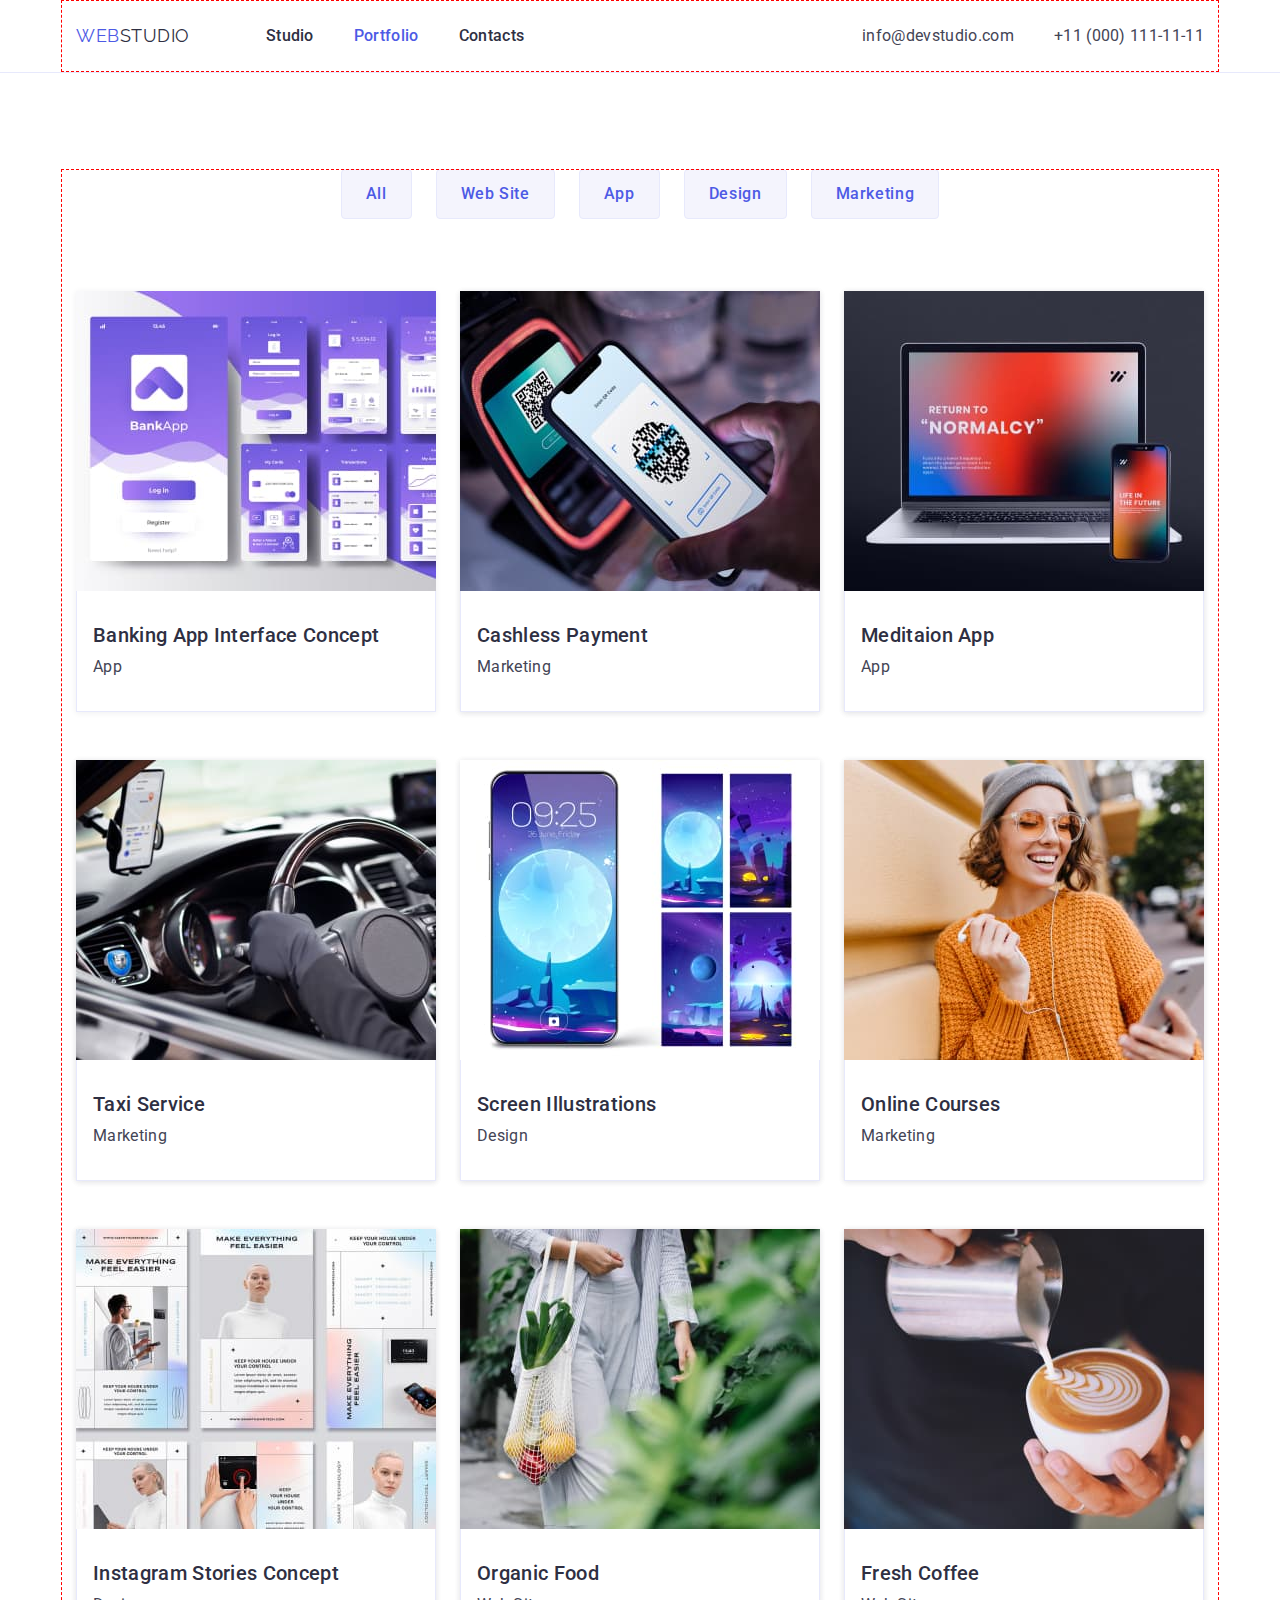
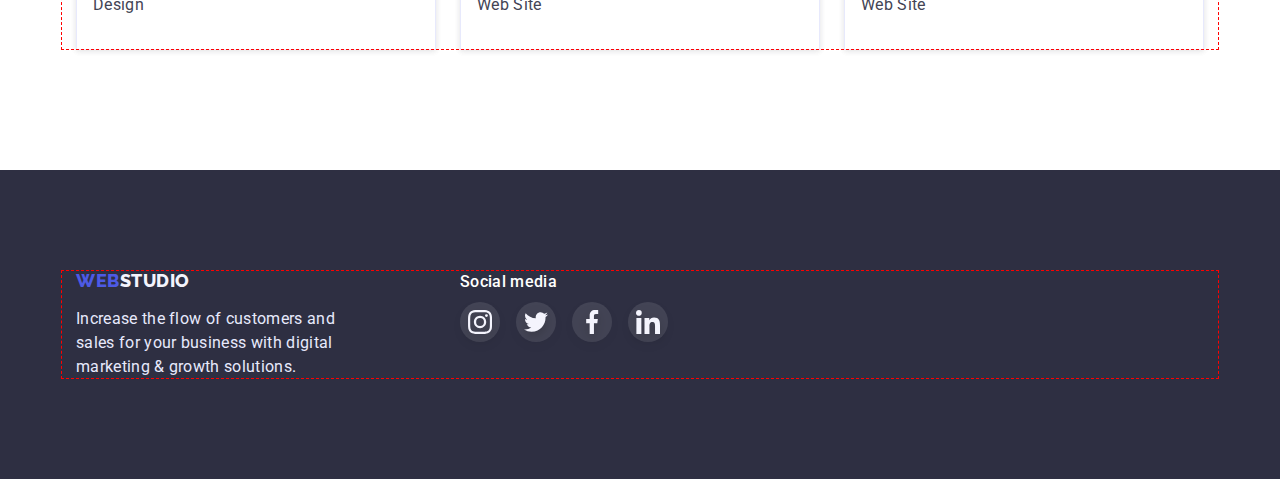
==== portfolio.html @ 8fb7769a "Initial commit" ====
<!DOCTYPE html>
<html lang="en">
  <head>
    <meta charset="UTF-8" />
    <meta http-equiv="X-UA-Compatible" content="IE=edge" />
    <meta name="viewport" content="width=device-width, initial-scale=1.0" />
    <title>Portfolio</title>
    <link href="https://fonts.googleapis.com" rel="preconnect" />
    <link href="https://fonts.gstatic.com" rel="preconnect" crossorigin />
    <link
      href="https://fonts.googleapis.com/css2?family=Raleway:wght@800&family=Roboto:wght@400;500;700;900&display=swap"
      rel="stylesheet"
    />
    <link
      href="https://cdn.jsdelivr.net/npm/modern-normalize@1.1.0/modern-normalize.css"
      rel="stylesheet"
    />
    <link href="./css/styles.css" rel="stylesheet" />
  </head>
  <body>
    <!---------------- header-------------------->
    <header class="page-header">
      <div class="container page-header-container">
        <a class="link logo" href="./index.html"
          ><span class="logo-item">web</span><span class="logo-syllable">studio</span></a
        >
        <nav class="nav">
          <ul class="nav-list nav-container list">
            <li class="nav-list-item">
              <a class="nav-list-link link" href="./index.html">Studio</a>
            </li>
            <li class="nav-list-item">
              <a class="nav-list-link link current" href="./portfolio.html">Portfolio</a>
            </li>
            <li class="nav-list-item">
              <a class="nav-list-link link" href>Contacts</a>
            </li>
          </ul>
        </nav>

        <ul class="contact-list contact-list-container list">
          <li class="contact-list-item">
            <a class="contact-list-link link" href="mailto:info@devstudio.com"
              >info@devstudio.com</a
            >
          </li>
          <li class="contact-list-item">
            <a class="contact-list-link link" href="tel:+110001111111">+11 (000) 111-11-11</a>
          </li>
        </ul>
      </div>
    </header>

    <main>
      <section class="filter-section">
        <!------------------- filter --------------------->
        <div class="filter-container container">
          <h1 class="visually-hidden">Our services</h1>
          <ul class="filter-list list">
            <li><button class="filter-btn pointer" type="button">All</button></li>
            <li><button class="filter-btn pointer" type="button">Web Site</button></li>
            <li><button class="filter-btn pointer" type="button">App</button></li>
            <li><button class="filter-btn pointer" type="button">Design</button></li>
            <li><button class="filter-btn pointer" type="button">Marketing</button></li>
          </ul>

          <!------------------- examples ------------------>
          <ul class="examples-list card-set list">
            <li class="card-set-item">
              <a class="examples-item link" href="">
                <img
                  src="./images/gallery/example-1.jpg"
                  alt="Banking App Interface Concept"
                  width="360"
                  height="300"
                />
                <div class="examples-wrapper">
                  <h3 class="examples-title">Banking App Interface Concept</h3>
                  <p class="examples-text">App</p>
                </div></a
              >
            </li>
            <li class="examples-item card-set-item">
              <a class="examples-item link" href="">
                <img
                  src="./images/gallery/example-2.jpg"
                  alt="Cashless Payment"
                  width="360"
                  height="300"
                />
                <div class="examples-wrapper">
                  <h3 class="examples-title">Cashless Payment</h3>
                  <p class="examples-text">Marketing</p>
                </div>
              </a>
            </li>
            <li class="examples-item card-set-item">
              <a class="examples-item link" href="">
                <img
                  src="./images/gallery/example-3.jpg"
                  alt="Meditaion App"
                  width="360"
                  height="300"
                />
                <div class="examples-wrapper">
                  <h3 class="examples-title">Meditaion App</h3>
                  <p class="examples-text">App</p>
                </div>
              </a>
            </li>
            <li class="examples-item card-set-item">
              <a class="examples-item link" href="">
                <img
                  src="./images/gallery/example-4.jpg"
                  alt="Taxi Service"
                  width="360"
                  height="300"
                />
                <div class="examples-wrapper">
                  <h3 class="examples-title">Taxi Service</h3>
                  <p class="examples-text">Marketing</p>
                </div>
              </a>
            </li>
            <li class="examples-item card-set-item">
              <a class="examples-item link" href="">
                <img
                  src="./images/gallery/example-5.jpg"
                  alt="Screen Illustrations"
                  width="360"
                  height="300"
                />
                <div class="examples-wrapper">
                  <h3 class="examples-title">Screen Illustrations</h3>
                  <p class="examples-text">Design</p>
                </div>
              </a>
            </li>
            <li class="examples-item card-set-item"
              ><a class="examples-item link" href="">
                <img
                  src="./images/gallery/example-6.jpg"
                  alt="Online Courses"
                  width="360"
                  height="300"
                />
                <div class="examples-wrapper">
                  <h3 class="examples-title">Online Courses</h3>
                  <p class="examples-text">Marketing</p>
                </div>
              </a>
            </li>
            <li class="examples-item card-set-item"
              ><a class="examples-item link" href="">
                <img
                  src="./images/gallery/example-7.jpg"
                  alt="Instagram Stories Concept"
                  width="360"
                  height="300"
                />
                <div class="examples-wrapper">
                  <h3 class="examples-title">Instagram Stories Concept</h3>
                  <p class="examples-text">Design</p>
                </div>
              </a>
            </li>
            <li class="examples-item card-set-item"
              ><a class="examples-item link" href="">
                <img
                  src="./images/gallery/example-8.jpg"
                  alt="Organic Food"
                  width="360"
                  height="300"
                />
                <div class="examples-wrapper">
                  <h3 class="examples-title">Organic Food</h3>
                  <p class="examples-text">Web Site</p>
                </div>
              </a>
            </li>
            <li class="examples-item card-set-item"
              ><a class="examples-item link" href="">
                <img
                  src="./images/gallery/example-9.jpg"
                  alt="Fresh Coffee"
                  width="360"
                  height="300"
                />
                <div class="examples-wrapper">
                  <h3 class="examples-title">Fresh Coffee</h3>
                  <p class="examples-text">Web Site</p>
                </div>
              </a>
            </li>
          </ul>
        </div>
      </section>
    </main>
    <!-- ---------------- footer -------------------->
    <footer class="footer-section">
      <div class="footer-container container">
        <div class="footer-holder">
          <h2 class="visually-hidden">Call to action</h2>
          <a class="link footer-logo" href="./index.html"
            ><span class="logo-item">web</span
            ><span class="footer-logo-syllable-secondary">studio</span></a
          >
          <p class="footer-text">
            Increase the flow of customers and sales for your business with digital marketing &
            growth solutions.
          </p>
        </div>
        <div class="media-footer">
          <p class="media-title">Social media</p>
          <ul class="media-list list">
            <li class="card-set-item"
              ><a
                class="footer-soc-link"
                href="https://www.instagram.com"
                aria-label="Instagram"
                target="_blank"
                rel="noopener noreferrer"
              >
                <svg class="footer-soc-icon" width="24" height="24">
                  <use href="./images/icons.svg#icon-instagram"></use>
                </svg> </a
            ></li>
            <li class="card-set-item"
              ><a
                class="footer-soc-link"
                href="https://twitter.com"
                aria-label="Twitter"
                target="_blank"
                rel="noopener noreferrer"
              >
                <svg class="soc-icon" width="24" height="24">
                  <use href="./images/icons.svg#icon-twitter"></use>
                </svg> </a
            ></li>
            <li class="card-set-item"
              ><a
                class="footer-soc-link"
                href="https://www.facebook.com"
                aria-label="Facebook"
                target="_blank"
                rel="noopener noreferrer"
              >
                <svg class="soc-icon" width="24" height="24">
                  <use href="./images/icons.svg#icon-facebook"></use>
                </svg> </a
            ></li>
            <li class="card-set-item">
              <a
                class="footer-soc-link"
                href="https://www.linkedin.com"
                aria-label="Linkedin"
                target="_blank"
                rel="noopener noreferrer"
              >
                <svg class="soc-icon" width="24" height="24">
                  <use href="./images/icons.svg#icon-linkedin"></use>
                </svg> </a
            ></li>
          </ul>
        </div>
      </div>
    </footer>
  </body>
</html>
---- css/styles.css ----
:root {
  /* Fonts */
  --main-font: 'Roboto', sans-serif;
  --secondary-font: 'Raleway', sans-serif;

  /* Text colors */

  --primary-brand: #4d5ae5;
  --pressed-state: #404bbf;
  --dark: #2e2f42;
  --success: #31d0aa;
  --text: #434455;
  --subtitle-text: #8e8f99;
  --accent: #e7e9fc;
  --light: #f4f4fd;
  --modal-overlay: #2e2f42;
  --hero-background: #2e2f42;

  /* Background colors */
  --primary-background: #ffffff;

  /* others */
  --indent: 24px;
  --items: 3;
}

body {
  background-color: var(--primary-background);
  color: var(--dark);
  font-size: 16px;
  font-family: var(--main-font);
  letter-spacing: 0.02em;
}

/* -------------------reset--------------- */

h1,
h2,
h3,
h4,
p {
  margin: 0;
}

ul,
ol {
  margin: 0;
  padding: 0;
}

img {
  display: block;
  max-width: 100%;
  height: auto;
}
button {
  display: block;
  border: none;
  border-radius: 4px;
  cursor: pointer;
}
/* ---------------------reset end------------------ */

.section {
  padding: 120px 0;
}

.container {
  width: 1158px;
  margin: 0 auto;
  padding: 0 15px;
  outline: 1px dashed red;
  outline-offset: -1px;
}

.list {
  list-style: none;
}
.link {
  text-decoration: none;
}

.visually-hidden {
  position: absolute;
  overflow: hidden;
  clip: rect(0 0 0 0);
  width: 1px;
  height: 1px;
  margin: -1px;
  padding: 0;
  border: 0;
  white-space: nowrap;
  clip-path: inset(100%);
}

/* card set */

.card-set {
  display: flex;
  flex-wrap: wrap;
  gap: 48px var(--indent);
}

.card-set-item {
  flex-basis: calc((100% - (var(--indent) * (var(--items) - 1))) / var(--items));
}

/* ------------------header sectoin---------------*/

.logo {
  margin-right: 76px;
  font-size: 18px;
  font-family: var(--secondary-font);
  line-height: 1.33;
  letter-spacing: 0.03em;
  text-transform: uppercase;
}

.logo-item {
  color: var(--primary-brand);
}
.logo-syllable {
  color: var(--dark);
}

.nav-list {
  line-height: 1.5;
}

.nav-list-link {
  display: block;
  padding-top: 24px;
  padding-bottom: 24px;
  color: var(--dark);
  font-weight: 500;
}

.current {
  color: var(--primary-brand);
}

.contact-list-link {
  display: block;
  padding-top: 24px;
  padding-bottom: 24px;
  color: var(--text);
}

.nav-list-link:hover,
.nav-list-link:focus,
.contact-list-link:hover,
.contact-list-link:focus {
  color: var(--primary-brand);
}

.page-header-container {
  display: flex;
  align-items: center;
}

.page-header {
  margin: 0 auto;
  border-bottom: 1px solid var(--accent);
}
.nav-container {
  display: flex;
  gap: 40px;
  align-items: center;
}

.contact-list-container {
  display: flex;
  gap: 40px;
  align-items: center;
  margin-left: auto;
}

/* -----------------------hero----------------------- */

.hero {
  max-width: 1440px;
  height: 600px;
  margin: 0 auto;
  padding: 188px 0;
  background-color: var(--dark);
  background-image: linear-gradient(rgba(46, 47, 66, 0.7), rgba(46, 47, 66, 0.7)),
    url(../images/people-office-1.jpg);
  background-position: center;
  background-repeat: no-repeat;
  text-align: center;
}

.main-title {
  width: 496px;
  margin: 0 auto 48px;
  color: var(--primary-background);
  font-weight: 700;
  font-size: 56px;
  line-height: 1.07;
  letter-spacing: 0.02em;
  text-align: center;
}

.hero-btn {
  display: block;
  margin-right: auto;
  margin-left: auto;
  padding: 16px 32px;
  background-color: var(--primary-brand);
  color: var(--primary-background);
  font-weight: 500;
  font-size: 16px;
  font-family: inherit;
  line-height: 1.5;
  letter-spacing: 0.04em;
}

.pointer {
  cursor: pointer;
}

.hero-btn:hover,
.hero-btn:focus {
  background-color: var(--pressed-state);
  color: var(--primary-background);
}

/* ------------------advantages------------------------ */

.advantages-list {
  display: flex;
  gap: var(--indent);
}

.advantages-item {
  width: 264px;
}

.advantages-inner {
  margin-bottom: 8px;
  padding: 24px 100px;
  border-radius: 4px;
  background-color: var(--light);
}

.advantages-slogan {
  margin-bottom: 8px;
  font-weight: 500;
  font-size: 20px;
  line-height: 1.2;
  letter-spacing: 0.02em;
}

.advantages-text {
  color: var(--text);
  line-height: 1.5;
}

/* ----------------features---------------------- */
.works {
  padding-top: 0;
}

.title {
  margin-bottom: 72px;
  font-weight: 700;
  font-size: 36px;
  line-height: 1.11;
  letter-spacing: 0.02em;
  text-align: center;
  text-transform: capitalize;
}

/* ------------------------team----------------------*/
.team-section {
  background-color: var(--light);
}

.team-list {
  display: flex;
  gap: var(--indent);
  --items: 4;
}

.team-list-item {
  box-shadow: 0px 1px 6px rgba(46, 47, 66, 0.08), 0px 1px 1px rgba(46, 47, 66, 0.16),
    0px 2px 1px rgba(46, 47, 66, 0.08);
}

.team-wrapper {
  padding: 32px 16px;
  border-radius: 0px 0px 4px 4px;
  background-color: var(--primary-background);
}
.team-list-name {
  margin-bottom: 8px;
  font-weight: 500;
  font-size: 20px;
  line-height: 1.2;
  letter-spacing: 0.02em;
  text-align: center;
}

.team-list-profession {
  margin-bottom: 8px;
  color: var(--text);
  line-height: 1.5;
  text-align: center;
}

.soc-link {
  display: flex;
  justify-content: center;
  align-items: center;
  width: 40px;
  height: 40px;
  border-radius: 50%;
  background-color: var(--primary-brand);
}

.soc-link:hover,
.soc-link:focus {
  background-color: var(--pressed-state);
}

.soc-icon {
  fill: var(--light);
}

/*-------------------- customers--------------------- */
.customers-section {
  padding-top: 130px;
  padding-bottom: 120px;
}

.customers-list {
  display: flex;
  gap: var(--indent);
  justify-content: center;
  align-items: center;
}

.customers-link {
  display: flex;
  justify-content: center;
  align-items: center;
  width: 168px;
  height: 88px;
  border: 1px solid currentColor;
  border-radius: 4px;
  color: var(--subtitle-text);
}

.customers-icon {
  fill: currentColor;
}

.customers-link:hover,
.customers-link:focus {
  color: var(--pressed-state);
}

/*----------------------PORTFOLIO------------------ */

/*---------------------- filter --------------------*/

.filter-list {
  display: flex;
  gap: var(--indent);
  justify-content: center;
  margin-bottom: 72px;
}
.filter-btn {
  padding: 12px 24px;
  border: 1px solid var(--accent);
  background-color: var(--light);
  color: var(--primary-brand);
  font-weight: 500;
  font-size: 16px;
  font-family: inherit;
  line-height: 1.5;
  letter-spacing: 0.04em;
}

.filter-btn:hover,
.filter-btn:focus {
  background-color: var(--pressed-state);
  color: var(--primary-background);
  box-shadow: 0px 3px 1px rgba(0, 0, 0, 0.1), 0px 2px 1px rgba(0, 0, 0, 0.08),
    0px 2px 2px rgba(0, 0, 0, 0.12);
}

/* ---------------------examples------------------- */

.filter-section {
  margin-top: 96px;
  margin-bottom: 120px;
}

.examples-title {
  margin-bottom: 8px;
  font-weight: 500;
  font-size: 20px;
  line-height: 1.2;
}

.examples-item {
  display: block;
  box-shadow: 0px 1px 6px rgba(46, 47, 66, 0.08);
  color: inherit;
}

.examples-item:hover,
.examples-item:focus {
  box-shadow: 0px 1px 6px rgba(46, 47, 66, 0.08), 0px 1px 1px rgba(46, 47, 66, 0.16),
    0px 2px 1px rgba(46, 47, 66, 0.08);
}

.examples-text {
  color: var(--text);
  line-height: 1.5;
}

.examples-wrapper {
  padding: 32px 0 32px 16px;
  border: 1px solid var(--accent);
  border-top: none;
}

/* -----------------------------footer------------------------------- */
.footer-section {
  padding: 100px 0;
  background-color: var(--dark);
}

.footer-container {
  display: flex;
  /* gap: 120px; */
}

.footer-holder {
  margin-right: 120px;
}

.media-footer {
  margin-right: auto;
}

.footer-logo {
  display: block;
  margin-bottom: 16px;
  font-weight: 800;
  font-size: 18px;
  font-family: var(--secondary-font);
  line-height: 1.17;
  letter-spacing: 0.03em;
  text-transform: uppercase;
}

.footer-logo-syllable-secondary {
  color: var(--light);
}

.footer-text {
  width: 264px;
  color: var(--accent);
  line-height: 1.5;
}

.media-title {
  margin-bottom: 8px;
  color: var(--primary-background);
  font-weight: 500;
  font-size: 16px;
  line-height: 1.5;
  letter-spacing: 0.02em;
  text-align: left;
}
.media-list {
  display: flex;
  gap: 16px;
}

.footer-soc-link {
  display: flex;
  justify-content: center;
  align-items: center;
  width: 40px;
  height: 40px;
  border-radius: 50%;
  background-color: rgba(255, 255, 255, 0.1);
  filter: drop-shadow(0px 4px 4px rgba(0, 0, 0, 0.25));
}

.footer-soc-link:hover,
.footer-soc-link:focus {
  background-color: var(--success);
}

.footer-soc-icon {
  fill: var(--light);
}
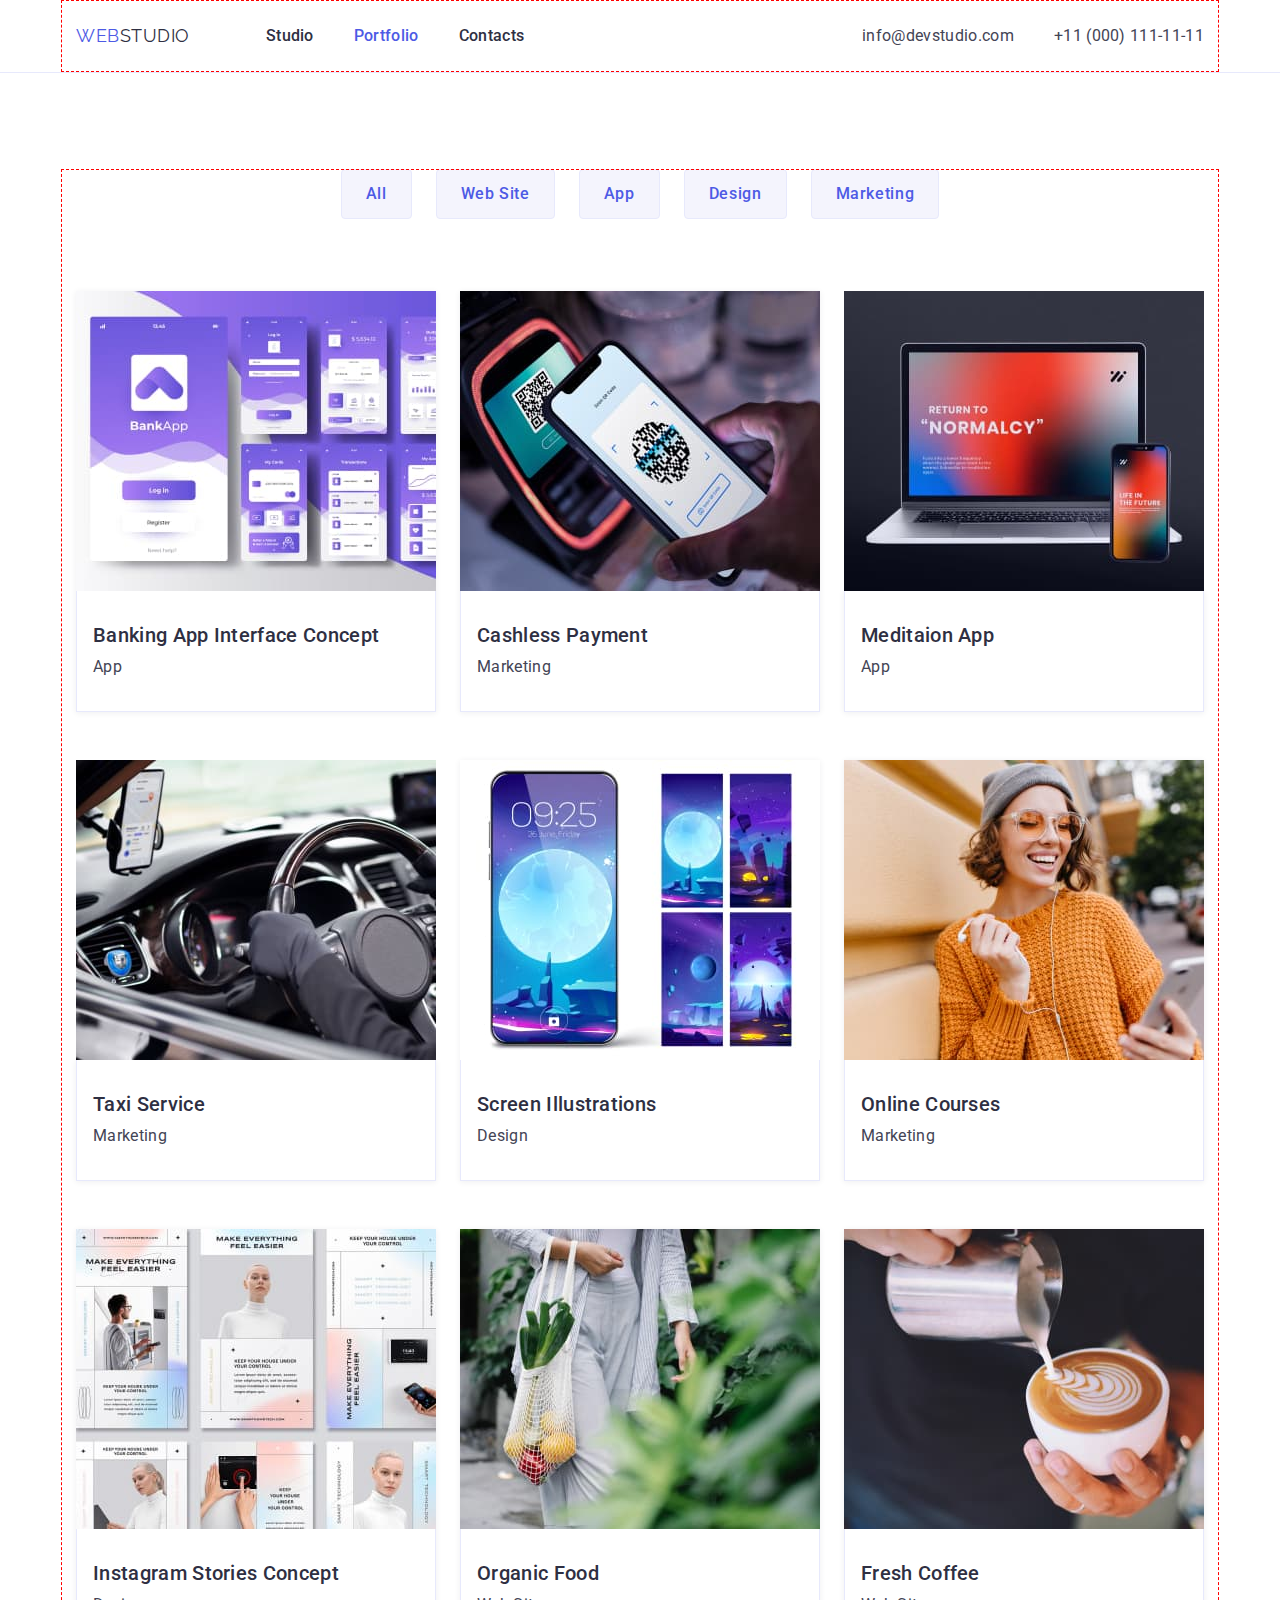
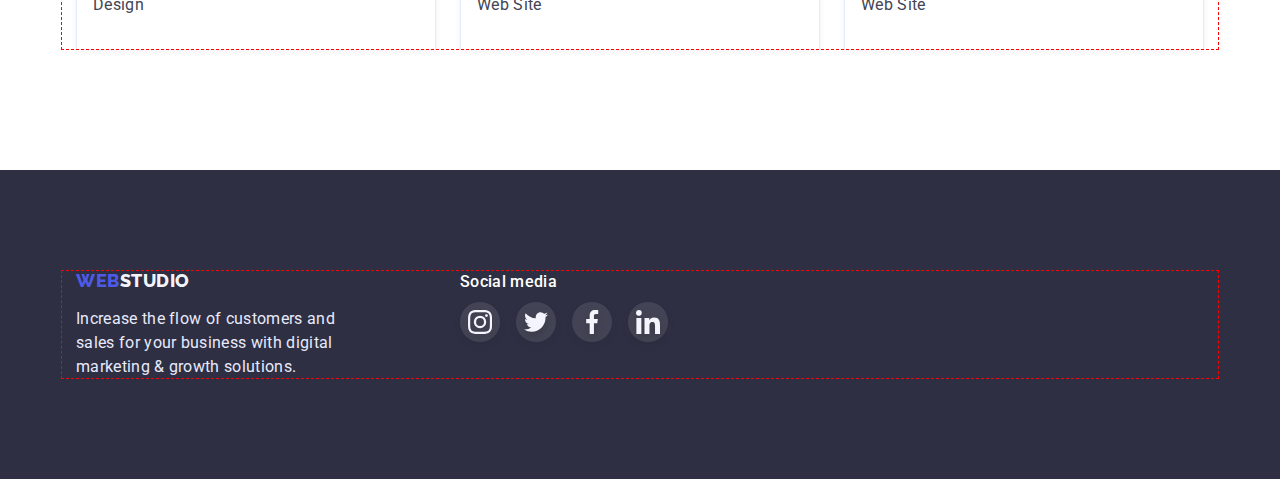
==== commit c566164e: "overlay" ====
--- a/portfolio.html
+++ b/portfolio.html
@@ -68,124 +68,178 @@
           <ul class="examples-list card-set list">
             <li class="card-set-item">
               <a class="examples-item link" href="">
-                <img
-                  src="./images/gallery/example-1.jpg"
-                  alt="Banking App Interface Concept"
-                  width="360"
-                  height="300"
-                />
+                <div class="examples-item-wrapper">
+                  <img
+                    src="./images/gallery/example-1.jpg"
+                    alt="Banking App Interface Concept"
+                    width="360"
+                    height="300"
+                  />
+                  <p class="overlay"
+                    >14 Stylish and User-Friendly App Design Concepts · Task Manager App · Calorie
+                    Tracker App · Exotic Fruit Ecommerce App · Cloud Storage App</p
+                  >
+                </div>
                 <div class="examples-wrapper">
                   <h3 class="examples-title">Banking App Interface Concept</h3>
                   <p class="examples-text">App</p>
                 </div></a
               >
             </li>
-            <li class="examples-item card-set-item">
+            <li class="card-set-item">
               <a class="examples-item link" href="">
-                <img
-                  src="./images/gallery/example-2.jpg"
-                  alt="Cashless Payment"
-                  width="360"
-                  height="300"
-                />
+                <div class="examples-item-wrapper">
+                  <img
+                    src="./images/gallery/example-2.jpg"
+                    alt="Cashless Payment"
+                    width="360"
+                    height="300"
+                  />
+                  <p class="overlay"
+                    >14 Stylish and User-Friendly App Design Concepts · Task Manager App · Calorie
+                    Tracker App · Exotic Fruit Ecommerce App · Cloud Storage App</p
+                  >
+                </div>
                 <div class="examples-wrapper">
                   <h3 class="examples-title">Cashless Payment</h3>
                   <p class="examples-text">Marketing</p>
                 </div>
               </a>
             </li>
-            <li class="examples-item card-set-item">
-              <a class="examples-item link" href="">
-                <img
-                  src="./images/gallery/example-3.jpg"
-                  alt="Meditaion App"
-                  width="360"
-                  height="300"
-                />
+            <li class="card-set-item">
+              <div class="examples-item-wrapper">
+                <a class="examples-item link" href="">
+                  <img
+                    src="./images/gallery/example-3.jpg"
+                    alt="Meditaion App"
+                    width="360"
+                    height="300"
+                  />
+                  <p class="overlay"
+                    >14 Stylish and User-Friendly App Design Concepts · Task Manager App · Calorie
+                    Tracker App · Exotic Fruit Ecommerce App · Cloud Storage App</p
+                  >
+              </div>
                 <div class="examples-wrapper">
                   <h3 class="examples-title">Meditaion App</h3>
                   <p class="examples-text">App</p>
                 </div>
               </a>
             </li>
-            <li class="examples-item card-set-item">
-              <a class="examples-item link" href="">
-                <img
-                  src="./images/gallery/example-4.jpg"
-                  alt="Taxi Service"
-                  width="360"
-                  height="300"
-                />
+            <li class="card-set-item">
+              <div class="examples-item-wrapper">
+                <a class="examples-item link" href="">
+                  <img
+                    src="./images/gallery/example-4.jpg"
+                    alt="Taxi Service"
+                    width="360"
+                    height="300"
+                  />
+                  <p class="overlay"
+                    >14 Stylish and User-Friendly App Design Concepts · Task Manager App · Calorie
+                    Tracker App · Exotic Fruit Ecommerce App · Cloud Storage App</p
+                  >
+              </div>
                 <div class="examples-wrapper">
                   <h3 class="examples-title">Taxi Service</h3>
                   <p class="examples-text">Marketing</p>
                 </div>
               </a>
             </li>
-            <li class="examples-item card-set-item">
+            <li class="card-set-item">
               <a class="examples-item link" href="">
-                <img
-                  src="./images/gallery/example-5.jpg"
-                  alt="Screen Illustrations"
-                  width="360"
-                  height="300"
-                />
+                <div class="examples-item-wrapper">
+                  <img
+                    src="./images/gallery/example-5.jpg"
+                    alt="Screen Illustrations"
+                    width="360"
+                    height="300"
+                  />
+                  <p class="overlay"
+                    >14 Stylish and User-Friendly App Design Concepts · Task Manager App · Calorie
+                    Tracker App · Exotic Fruit Ecommerce App · Cloud Storage App</p
+                  >
+                </div>
                 <div class="examples-wrapper">
                   <h3 class="examples-title">Screen Illustrations</h3>
                   <p class="examples-text">Design</p>
                 </div>
               </a>
             </li>
-            <li class="examples-item card-set-item"
+            <li class="card-set-item"
               ><a class="examples-item link" href="">
-                <img
-                  src="./images/gallery/example-6.jpg"
-                  alt="Online Courses"
-                  width="360"
-                  height="300"
-                />
+                <div class="examples-item-wrapper">
+                  <img
+                    src="./images/gallery/example-6.jpg"
+                    alt="Online Courses"
+                    width="360"
+                    height="300"
+                  />
+                  <p class="overlay"
+                    >14 Stylish and User-Friendly App Design Concepts · Task Manager App · Calorie
+                    Tracker App · Exotic Fruit Ecommerce App · Cloud Storage App</p
+                  >
+                </div>
                 <div class="examples-wrapper">
                   <h3 class="examples-title">Online Courses</h3>
                   <p class="examples-text">Marketing</p>
                 </div>
               </a>
             </li>
-            <li class="examples-item card-set-item"
+            <li class="card-set-item"
               ><a class="examples-item link" href="">
-                <img
-                  src="./images/gallery/example-7.jpg"
-                  alt="Instagram Stories Concept"
-                  width="360"
-                  height="300"
-                />
+                <div class="examples-item-wrapper">
+                  <img
+                    src="./images/gallery/example-7.jpg"
+                    alt="Instagram Stories Concept"
+                    width="360"
+                    height="300"
+                  />
+                  <p class="overlay"
+                    >14 Stylish and User-Friendly App Design Concepts · Task Manager App · Calorie
+                    Tracker App · Exotic Fruit Ecommerce App · Cloud Storage App</p
+                  >
+                </div>
                 <div class="examples-wrapper">
                   <h3 class="examples-title">Instagram Stories Concept</h3>
                   <p class="examples-text">Design</p>
                 </div>
               </a>
             </li>
-            <li class="examples-item card-set-item"
+            <li class="card-set-item"
               ><a class="examples-item link" href="">
-                <img
-                  src="./images/gallery/example-8.jpg"
-                  alt="Organic Food"
-                  width="360"
-                  height="300"
-                />
+                <div class="examples-item-wrapper">
+                  <img
+                    src="./images/gallery/example-8.jpg"
+                    alt="Organic Food"
+                    width="360"
+                    height="300"
+                  />
+                  <p class="overlay"
+                    >14 Stylish and User-Friendly App Design Concepts · Task Manager App · Calorie
+                    Tracker App · Exotic Fruit Ecommerce App · Cloud Storage App</p
+                  >
+                </div>
                 <div class="examples-wrapper">
                   <h3 class="examples-title">Organic Food</h3>
                   <p class="examples-text">Web Site</p>
                 </div>
               </a>
             </li>
-            <li class="examples-item card-set-item"
+            <li class="card-set-item"
               ><a class="examples-item link" href="">
-                <img
-                  src="./images/gallery/example-9.jpg"
-                  alt="Fresh Coffee"
-                  width="360"
-                  height="300"
-                />
+                <div class="examples-item-wrapper">
+                  <img
+                    src="./images/gallery/example-9.jpg"
+                    alt="Fresh Coffee"
+                    width="360"
+                    height="300"
+                  />
+                  <p class="overlay"
+                    >14 Stylish and User-Friendly App Design Concepts · Task Manager App · Calorie
+                    Tracker App · Exotic Fruit Ecommerce App · Cloud Storage App</p
+                  >
+                </div>
                 <div class="examples-wrapper">
                   <h3 class="examples-title">Fresh Coffee</h3>
                   <p class="examples-text">Web Site</p>
--- a/css/styles.css
+++ b/css/styles.css
@@ -406,8 +406,32 @@
 
 .examples-item {
   display: block;
+  color: inherit;
   box-shadow: 0px 1px 6px rgba(46, 47, 66, 0.08);
-  color: inherit;
+}
+
+.examples-item:hover .overlay,
+.examples-item:focus .overlay {
+  transform: translate(0, 0);
+}
+
+.examples-item-wrapper {
+  position: relative;
+  overflow: hidden;
+}
+.overlay {
+  position: absolute;
+  top: 0;
+  left: 0;
+  overflow: auto;
+  width: 100%;
+  height: 100%;
+  padding: 40px 32px;
+  background-color: var(--primary-brand);
+  color: var(--light);
+  line-height: 1.5;
+  transition: transform 250ms cubic-bezier(0.4, 0, 0.2, 1);
+  transform: translate(0, 100%);
 }
 
 .examples-item:hover,
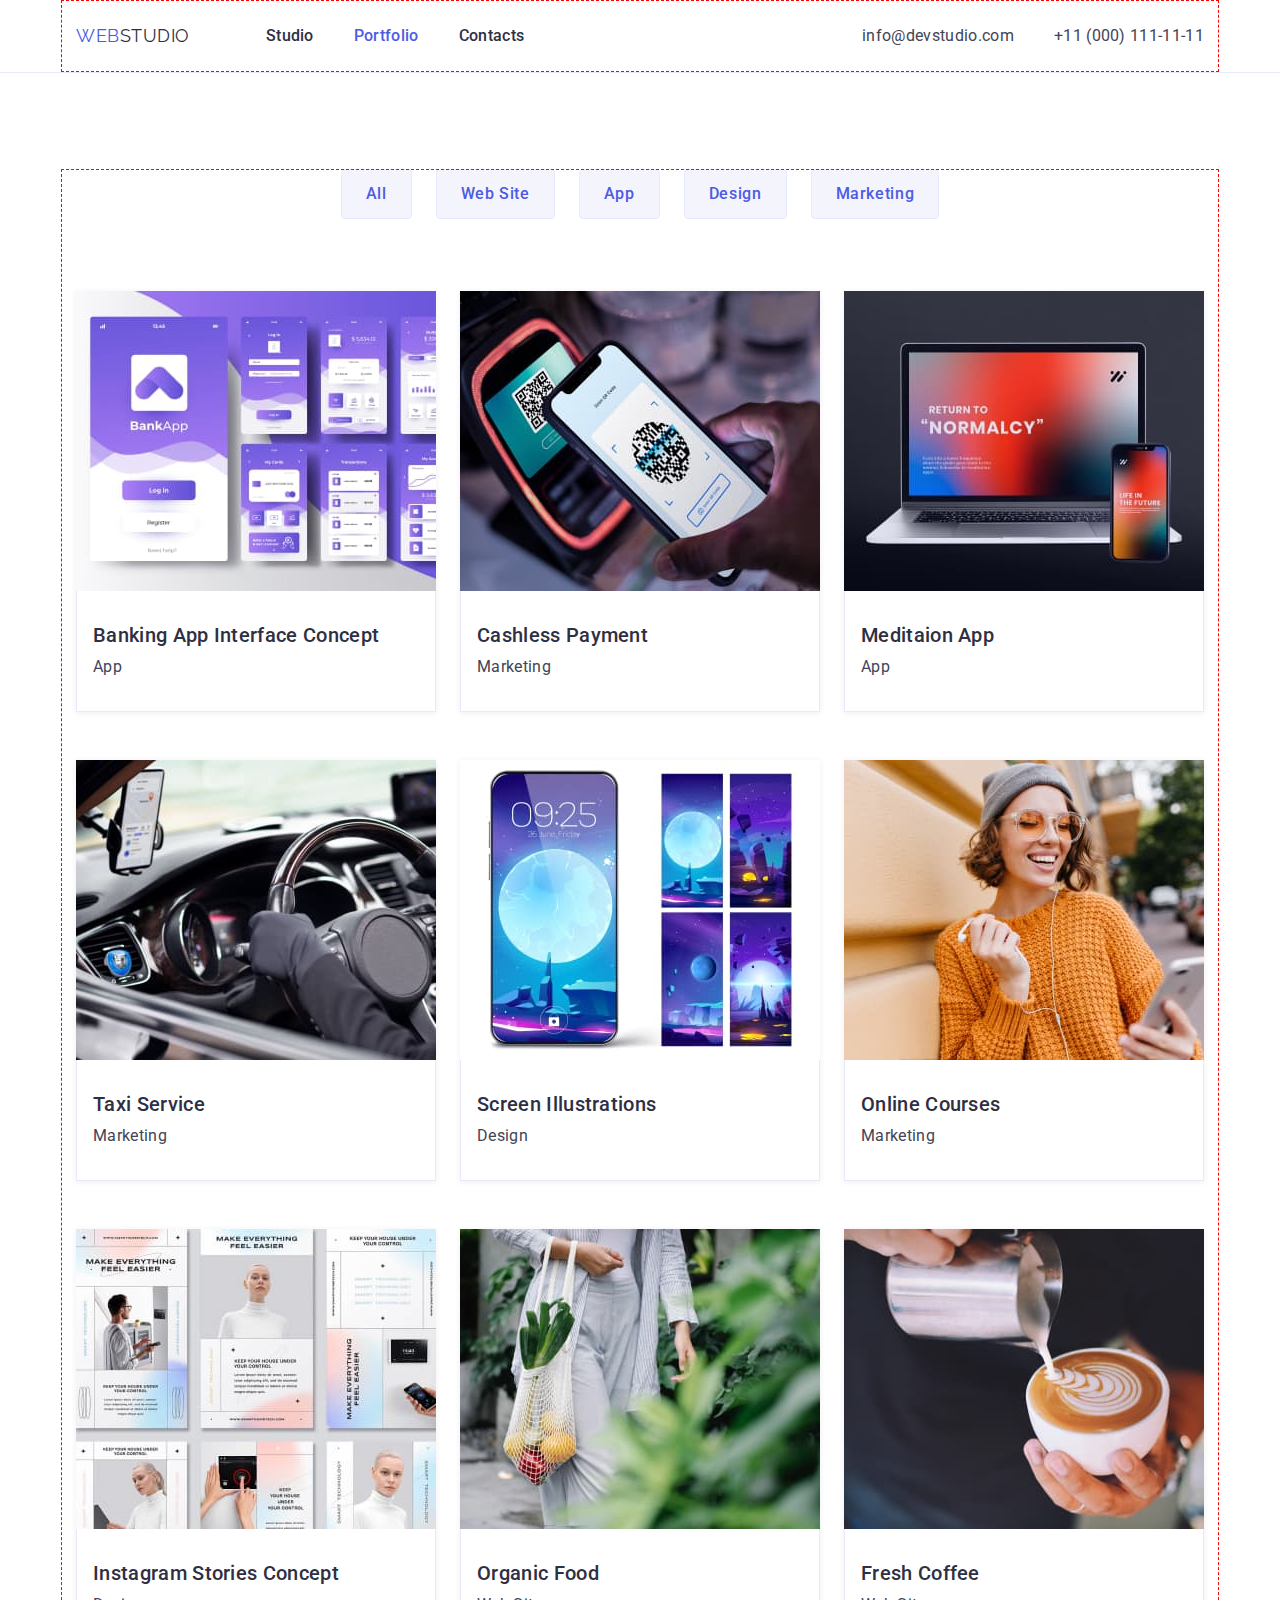
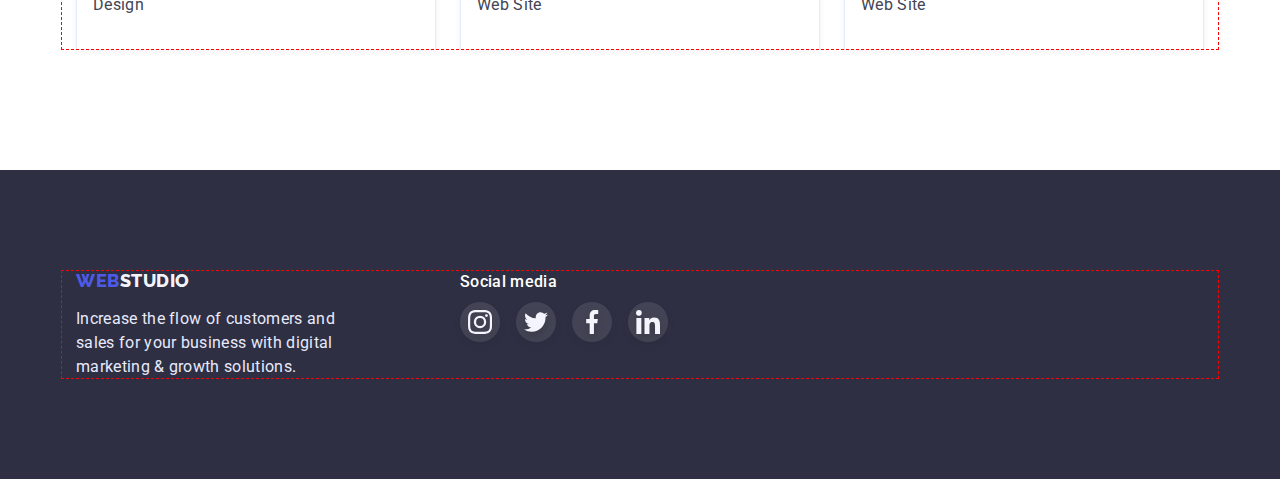
==== commit d2fdff62: "transition" ====
--- a/portfolio.html
+++ b/portfolio.html
@@ -107,8 +107,8 @@
               </a>
             </li>
             <li class="card-set-item">
-              <div class="examples-item-wrapper">
-                <a class="examples-item link" href="">
+              <a class="examples-item link" href="">
+                <div class="examples-item-wrapper">
                   <img
                     src="./images/gallery/example-3.jpg"
                     alt="Meditaion App"
@@ -119,7 +119,7 @@
                     >14 Stylish and User-Friendly App Design Concepts · Task Manager App · Calorie
                     Tracker App · Exotic Fruit Ecommerce App · Cloud Storage App</p
                   >
-              </div>
+                </div>
                 <div class="examples-wrapper">
                   <h3 class="examples-title">Meditaion App</h3>
                   <p class="examples-text">App</p>
@@ -127,8 +127,8 @@
               </a>
             </li>
             <li class="card-set-item">
-              <div class="examples-item-wrapper">
-                <a class="examples-item link" href="">
+              <a class="examples-item link" href="">
+                <div class="examples-item-wrapper">
                   <img
                     src="./images/gallery/example-4.jpg"
                     alt="Taxi Service"
@@ -139,7 +139,7 @@
                     >14 Stylish and User-Friendly App Design Concepts · Task Manager App · Calorie
                     Tracker App · Exotic Fruit Ecommerce App · Cloud Storage App</p
                   >
-              </div>
+                </div>
                 <div class="examples-wrapper">
                   <h3 class="examples-title">Taxi Service</h3>
                   <p class="examples-text">Marketing</p>
--- a/css/styles.css
+++ b/css/styles.css
@@ -22,6 +22,7 @@
   /* others */
   --indent: 24px;
   --items: 3;
+  --transition: 250ms cubic-bezier(0.4, 0, 0.2, 1);
 }
 
 body {
@@ -133,6 +134,7 @@
   padding-bottom: 24px;
   color: var(--dark);
   font-weight: 500;
+  transition: color var(--transition);
 }
 
 .current {
@@ -144,6 +146,7 @@
   padding-top: 24px;
   padding-bottom: 24px;
   color: var(--text);
+  transition: color var(--transition);
 }
 
 .nav-list-link:hover,
@@ -213,6 +216,7 @@
   font-family: inherit;
   line-height: 1.5;
   letter-spacing: 0.04em;
+  transition: background-color var(--transition);
 }
 
 .pointer {
@@ -222,7 +226,6 @@
 .hero-btn:hover,
 .hero-btn:focus {
   background-color: var(--pressed-state);
-  color: var(--primary-background);
 }
 
 /* ------------------advantages------------------------ */
@@ -316,6 +319,7 @@
   height: 40px;
   border-radius: 50%;
   background-color: var(--primary-brand);
+  transition: var(--transition);
 }
 
 .soc-link:hover,
@@ -349,6 +353,7 @@
   border: 1px solid currentColor;
   border-radius: 4px;
   color: var(--subtitle-text);
+  transition: color var(--transition);
 }
 
 .customers-icon {
@@ -380,6 +385,8 @@
   font-family: inherit;
   line-height: 1.5;
   letter-spacing: 0.04em;
+  transition: background-color var(--transition), color var(--transition),
+    box-shadow var(--transition);
 }
 
 .filter-btn:hover,
@@ -408,6 +415,7 @@
   display: block;
   color: inherit;
   box-shadow: 0px 1px 6px rgba(46, 47, 66, 0.08);
+  transition: box-shadow var(--transition);
 }
 
 .examples-item:hover .overlay,
@@ -430,7 +438,7 @@
   background-color: var(--primary-brand);
   color: var(--light);
   line-height: 1.5;
-  transition: transform 250ms cubic-bezier(0.4, 0, 0.2, 1);
+  transition: transform var(--transition);
   transform: translate(0, 100%);
 }
 
@@ -514,6 +522,7 @@
   border-radius: 50%;
   background-color: rgba(255, 255, 255, 0.1);
   filter: drop-shadow(0px 4px 4px rgba(0, 0, 0, 0.25));
+  transition: background-color var(--transition);
 }
 
 .footer-soc-link:hover,
